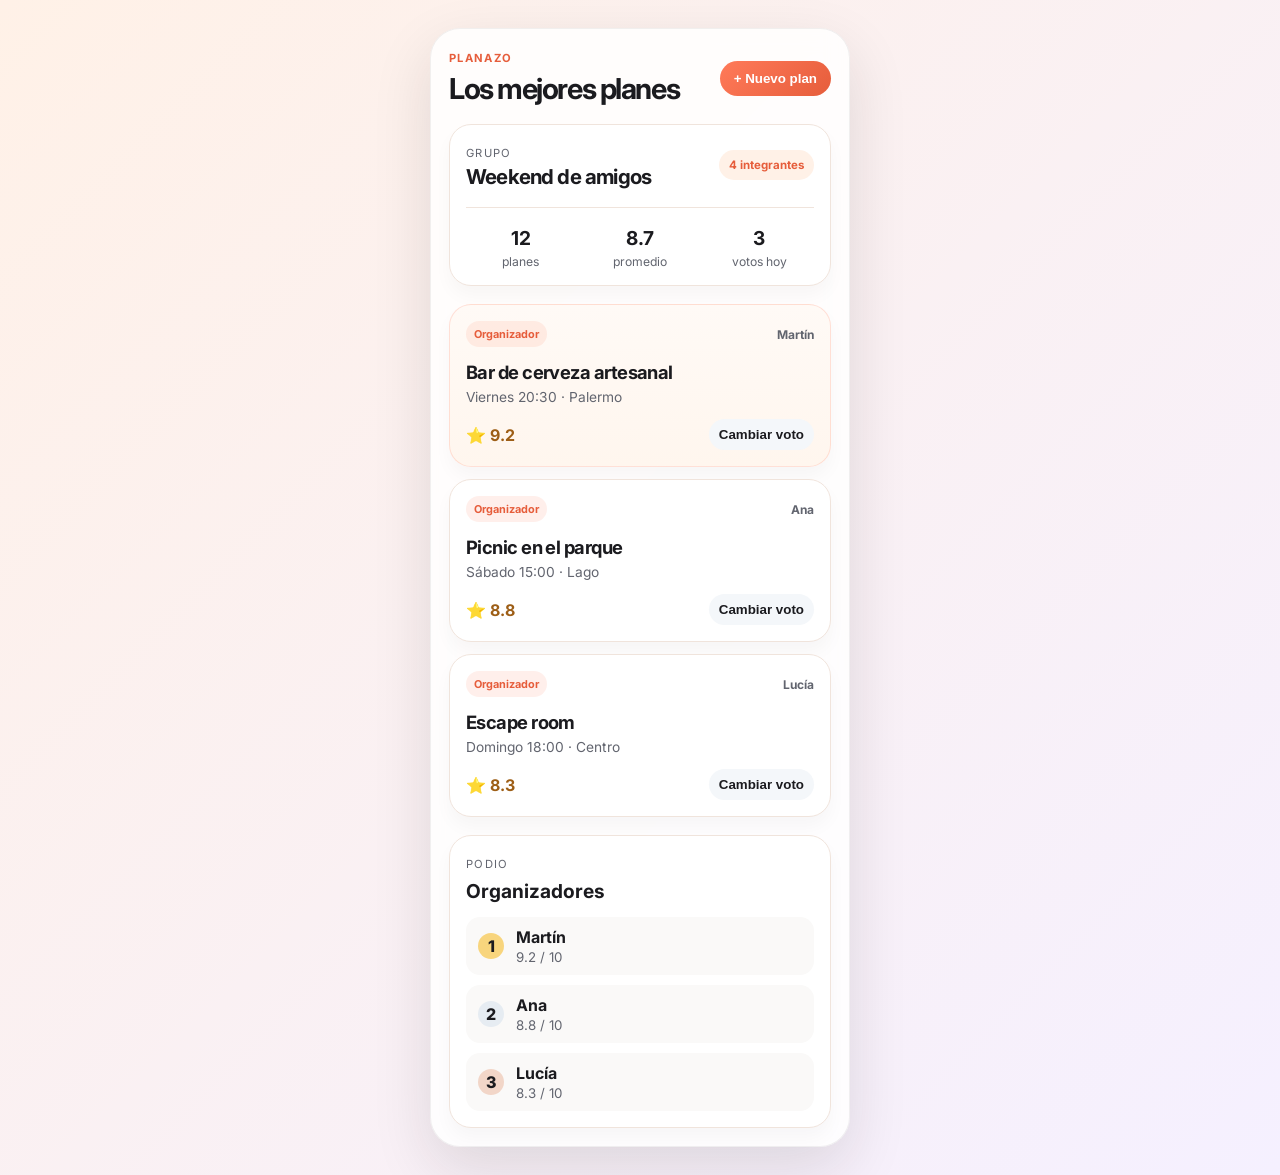
==== planazo-demo.html @ 5db74fe1 "Add files via upload" ====
<!DOCTYPE html>
<html lang="es">
  <head>
    <meta charset="UTF-8" />
    <meta name="viewport" content="width=device-width, initial-scale=1.0" />
    <title>Planazo Demo</title>
    <link rel="preconnect" href="https://fonts.googleapis.com" />
    <link rel="preconnect" href="https://fonts.gstatic.com" crossorigin />
    <link
      href="https://fonts.googleapis.com/css2?family=Inter:wght@400;500;600;700;800&display=swap"
      rel="stylesheet"
    />
    <link rel="stylesheet" href="planazo-demo.css" />
  </head>
  <body>
    <div class="page-bg">
      <div class="demo-shell">
        <header class="app-header">
          <div>
            <p class="eyebrow">Planazo</p>
            <h1>Los mejores planes</h1>
          </div>
          <button class="header-btn">+ Nuevo plan</button>
        </header>

        <main class="app-main">
          <section class="group-card">
            <div class="group-head">
              <div>
                <span class="small-label">Grupo</span>
                <h2>Weekend de amigos</h2>
              </div>
              <span class="pill">4 integrantes</span>
            </div>

            <div class="group-meta">
              <div>
                <strong>12</strong>
                <span>planes</span>
              </div>
              <div>
                <strong>8.7</strong>
                <span>promedio</span>
              </div>
              <div>
                <strong>3</strong>
                <span>votos hoy</span>
              </div>
            </div>
          </section>

          <section class="plan-list">
            <article class="plan-item featured">
              <div class="plan-top">
                <span class="tag">Organizador</span>
                <span class="person">Martín</span>
              </div>
              <h3>Bar de cerveza artesanal</h3>
              <p>Viernes 20:30 · Palermo</p>
              <div class="rating-row">
                <span>⭐ 9.2</span>
                <button>Cambiar voto</button>
              </div>
            </article>

            <article class="plan-item">
              <div class="plan-top">
                <span class="tag">Organizador</span>
                <span class="person">Ana</span>
              </div>
              <h3>Picnic en el parque</h3>
              <p>Sábado 15:00 · Lago</p>
              <div class="rating-row">
                <span>⭐ 8.8</span>
                <button>Cambiar voto</button>
              </div>
            </article>

            <article class="plan-item">
              <div class="plan-top">
                <span class="tag">Organizador</span>
                <span class="person">Lucía</span>
              </div>
              <h3>Escape room</h3>
              <p>Domingo 18:00 · Centro</p>
              <div class="rating-row">
                <span>⭐ 8.3</span>
                <button>Cambiar voto</button>
              </div>
            </article>
          </section>

          <section class="podio-card">
            <div class="podio-title">
              <span class="small-label">Podio</span>
              <h3>Organizadores</h3>
            </div>

            <div class="podio-list">
              <div class="podio-item first">
                <span class="rank">1</span>
                <div>
                  <strong>Martín</strong>
                  <small>9.2 / 10</small>
                </div>
              </div>

              <div class="podio-item second">
                <span class="rank">2</span>
                <div>
                  <strong>Ana</strong>
                  <small>8.8 / 10</small>
                </div>
              </div>

              <div class="podio-item third">
                <span class="rank">3</span>
                <div>
                  <strong>Lucía</strong>
                  <small>8.3 / 10</small>
                </div>
              </div>
            </div>
          </section>
        </main>
      </div>
    </div>
  </body>
</html>
---- planazo-demo.css ----
:root {
  --bg: #fff9f4;
  --panel: #ffffff;
  --panel-soft: #fff1e7;
  --primary: #ff7a59;
  --primary-deep: #e65d3b;
  --text: #1b1b1f;
  --muted: #62656f;
  --line: #f0e4dc;
  --gold: #ffb84d;
  --green: #38b38f;
  --shadow: 0 22px 60px rgba(30, 24, 22, 0.12);
}

* {
  box-sizing: border-box;
}

body {
  margin: 0;
  font-family: "Inter", sans-serif;
  background: linear-gradient(135deg, #fff1e7 0%, #f5f0ff 100%);
  color: var(--text);
}

.page-bg {
  min-height: 100vh;
  display: grid;
  place-items: center;
  padding: 28px;
}

.demo-shell {
  width: min(420px, 100%);
  background: rgba(255, 255, 255, 0.82);
  border: 1px solid rgba(27, 27, 31, 0.06);
  border-radius: 30px;
  box-shadow: var(--shadow);
  padding: 22px 18px 18px;
  backdrop-filter: blur(10px);
}

.app-header {
  display: flex;
  justify-content: space-between;
  align-items: center;
  gap: 12px;
  margin-bottom: 18px;
}

.eyebrow {
  margin: 0;
  color: var(--primary-deep);
  font-weight: 700;
  font-size: 0.7rem;
  letter-spacing: 0.12em;
  text-transform: uppercase;
}

.app-header h1 {
  margin: 6px 0 0;
  font-size: 1.8rem;
  letter-spacing: -0.05em;
}

.header-btn {
  border: 0;
  border-radius: 999px;
  background: linear-gradient(135deg, var(--primary) 0%, var(--primary-deep) 100%);
  color: #fff;
  font-weight: 700;
  padding: 10px 14px;
}

.app-main {
  display: grid;
  gap: 18px;
}

.group-card,
.plan-item,
.podio-card {
  background: var(--panel);
  border: 1px solid var(--line);
  border-radius: 22px;
  box-shadow: 0 10px 18px rgba(27, 27, 31, 0.03);
}

.group-card {
  padding: 16px;
}

.group-head {
  display: flex;
  justify-content: space-between;
  align-items: center;
  gap: 10px;
}

.small-label {
  display: inline-block;
  margin-bottom: 4px;
  color: var(--muted);
  font-size: 0.7rem;
  letter-spacing: 0.12em;
  text-transform: uppercase;
}

.group-head h2 {
  margin: 0;
  font-size: 1.28rem;
  letter-spacing: -0.04em;
}

.pill {
  display: inline-flex;
  align-items: center;
  border-radius: 999px;
  background: var(--panel-soft);
  color: var(--primary-deep);
  padding: 8px 10px;
  font-weight: 700;
  font-size: 0.72rem;
}

.group-meta {
  display: grid;
  grid-template-columns: repeat(3, 1fr);
  gap: 10px;
  margin-top: 18px;
  padding-top: 18px;
  border-top: 1px solid var(--line);
}

.group-meta div {
  display: flex;
  flex-direction: column;
  align-items: center;
  gap: 4px;
}

.group-meta strong {
  font-size: 1.2rem;
}

.group-meta span {
  color: var(--muted);
  font-size: 0.76rem;
}

.plan-list {
  display: grid;
  gap: 12px;
}

.plan-item {
  padding: 16px;
}

.plan-item.featured {
  background: linear-gradient(180deg, #fffaf6 0%, #fff6ee 100%);
  border-color: rgba(255, 122, 89, 0.2);
}

.plan-top {
  display: flex;
  justify-content: space-between;
  align-items: center;
  gap: 8px;
}

.tag {
  display: inline-block;
  background: rgba(255, 122, 89, 0.12);
  color: var(--primary-deep);
  padding: 6px 8px;
  border-radius: 999px;
  font-size: 0.68rem;
  font-weight: 700;
}

.person {
  color: var(--muted);
  font-size: 0.75rem;
  font-weight: 700;
}

.plan-item h3 {
  margin: 14px 0 6px;
  font-size: 1.15rem;
  letter-spacing: -0.03em;
}

.plan-item p {
  margin: 0;
  color: var(--muted);
  font-size: 0.86rem;
}

.rating-row {
  margin-top: 14px;
  display: flex;
  align-items: center;
  justify-content: space-between;
  gap: 8px;
}

.rating-row span {
  font-weight: 700;
  color: #9d5e16;
}

.rating-row button {
  border: 0;
  border-radius: 999px;
  background: #f4f7fa;
  color: var(--text);
  padding: 8px 10px;
  font-weight: 600;
}

.podio-card {
  padding: 16px;
}

.podio-title h3 {
  margin: 4px 0 0;
  font-size: 1.2rem;
}

.podio-list {
  display: grid;
  gap: 10px;
  margin-top: 14px;
}

.podio-item {
  display: flex;
  align-items: center;
  gap: 12px;
  padding: 10px 12px;
  border-radius: 14px;
  background: #faf9f8;
}

.rank {
  display: grid;
  place-items: center;
  width: 26px;
  height: 26px;
  border-radius: 50%;
  font-weight: 800;
  background: #f3f0ed;
}

.first .rank { background: #f8d57d; }
.second .rank { background: #e6ecf2; }
.third .rank { background: #f2d6c8; }

.podio-item strong,
.podio-item small {
  display: block;
}

.podio-item small {
  color: var(--muted);
  margin-top: 2px;
}
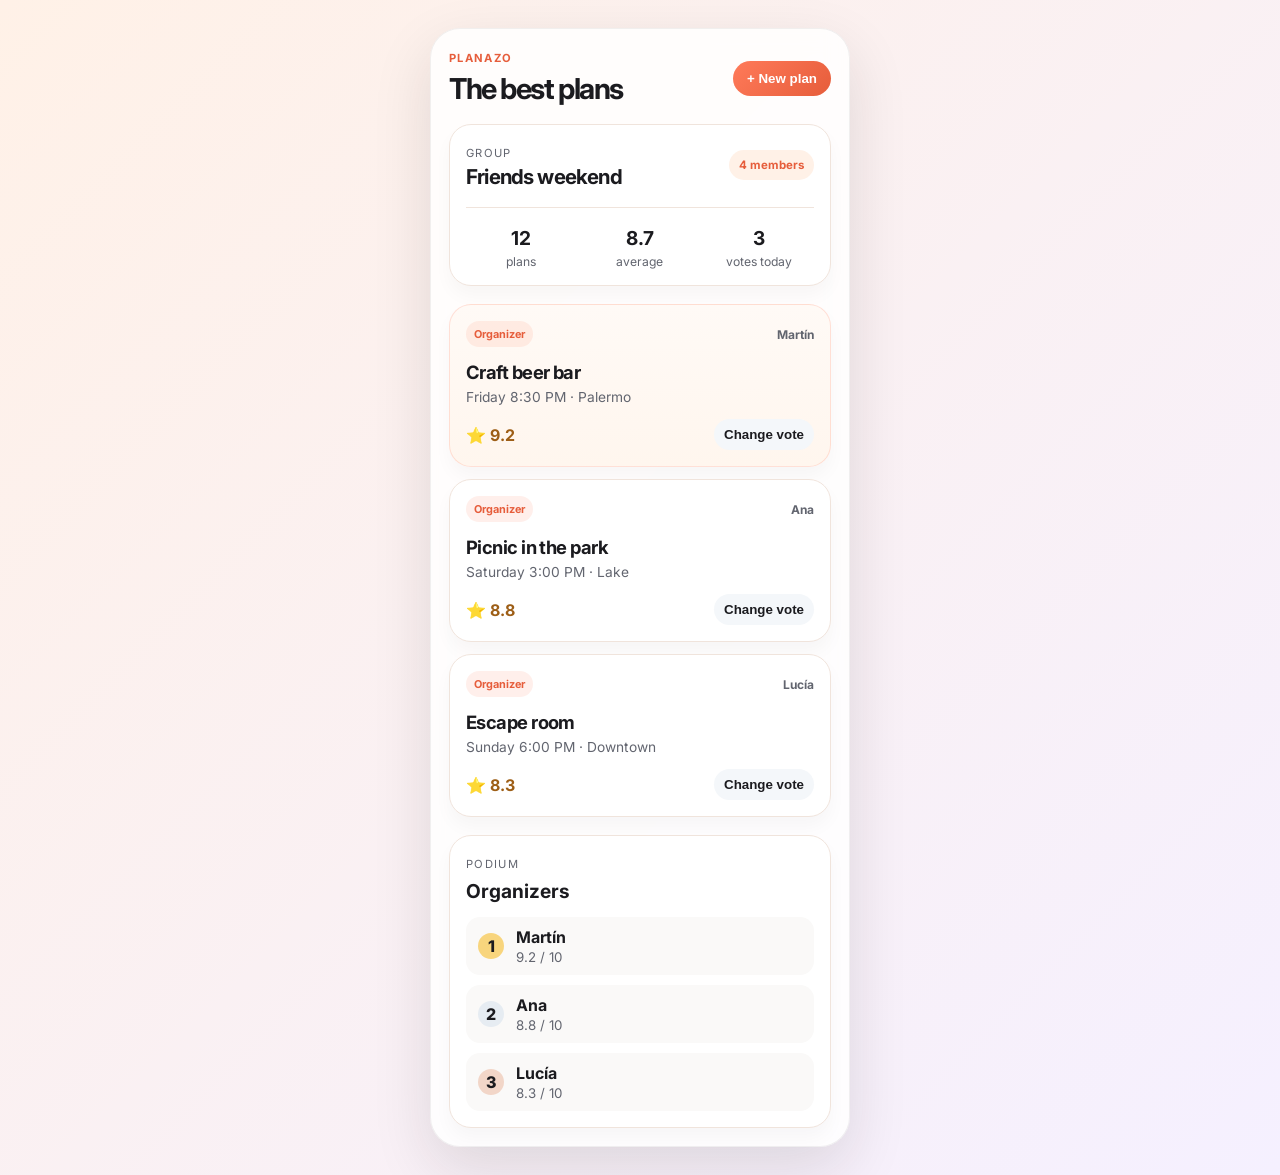
==== commit 99fff3ec: "Translate portfolio copy to English" ====
--- a/planazo-demo.html
+++ b/planazo-demo.html
@@ -1,5 +1,5 @@
 <!DOCTYPE html>
-<html lang="es">
+<html lang="en">
   <head>
     <meta charset="UTF-8" />
     <meta name="viewport" content="width=device-width, initial-scale=1.0" />
@@ -18,33 +18,33 @@
         <header class="app-header">
           <div>
             <p class="eyebrow">Planazo</p>
-            <h1>Los mejores planes</h1>
+            <h1>The best plans</h1>
           </div>
-          <button class="header-btn">+ Nuevo plan</button>
+          <button class="header-btn">+ New plan</button>
         </header>
 
         <main class="app-main">
           <section class="group-card">
             <div class="group-head">
               <div>
-                <span class="small-label">Grupo</span>
-                <h2>Weekend de amigos</h2>
+                <span class="small-label">Group</span>
+                <h2>Friends weekend</h2>
               </div>
-              <span class="pill">4 integrantes</span>
+              <span class="pill">4 members</span>
             </div>
 
             <div class="group-meta">
               <div>
                 <strong>12</strong>
-                <span>planes</span>
+                <span>plans</span>
               </div>
               <div>
                 <strong>8.7</strong>
-                <span>promedio</span>
+                <span>average</span>
               </div>
               <div>
                 <strong>3</strong>
-                <span>votos hoy</span>
+                <span>votes today</span>
               </div>
             </div>
           </section>
@@ -52,48 +52,48 @@
           <section class="plan-list">
             <article class="plan-item featured">
               <div class="plan-top">
-                <span class="tag">Organizador</span>
+                <span class="tag">Organizer</span>
                 <span class="person">Martín</span>
               </div>
-              <h3>Bar de cerveza artesanal</h3>
-              <p>Viernes 20:30 · Palermo</p>
+              <h3>Craft beer bar</h3>
+              <p>Friday 8:30 PM · Palermo</p>
               <div class="rating-row">
                 <span>⭐ 9.2</span>
-                <button>Cambiar voto</button>
+                <button>Change vote</button>
               </div>
             </article>
 
             <article class="plan-item">
               <div class="plan-top">
-                <span class="tag">Organizador</span>
+                <span class="tag">Organizer</span>
                 <span class="person">Ana</span>
               </div>
-              <h3>Picnic en el parque</h3>
-              <p>Sábado 15:00 · Lago</p>
+              <h3>Picnic in the park</h3>
+              <p>Saturday 3:00 PM · Lake</p>
               <div class="rating-row">
                 <span>⭐ 8.8</span>
-                <button>Cambiar voto</button>
+                <button>Change vote</button>
               </div>
             </article>
 
             <article class="plan-item">
               <div class="plan-top">
-                <span class="tag">Organizador</span>
+                <span class="tag">Organizer</span>
                 <span class="person">Lucía</span>
               </div>
               <h3>Escape room</h3>
-              <p>Domingo 18:00 · Centro</p>
+              <p>Sunday 6:00 PM · Downtown</p>
               <div class="rating-row">
                 <span>⭐ 8.3</span>
-                <button>Cambiar voto</button>
+                <button>Change vote</button>
               </div>
             </article>
           </section>
 
           <section class="podio-card">
             <div class="podio-title">
-              <span class="small-label">Podio</span>
-              <h3>Organizadores</h3>
+              <span class="small-label">Podium</span>
+              <h3>Organizers</h3>
             </div>
 
             <div class="podio-list">
